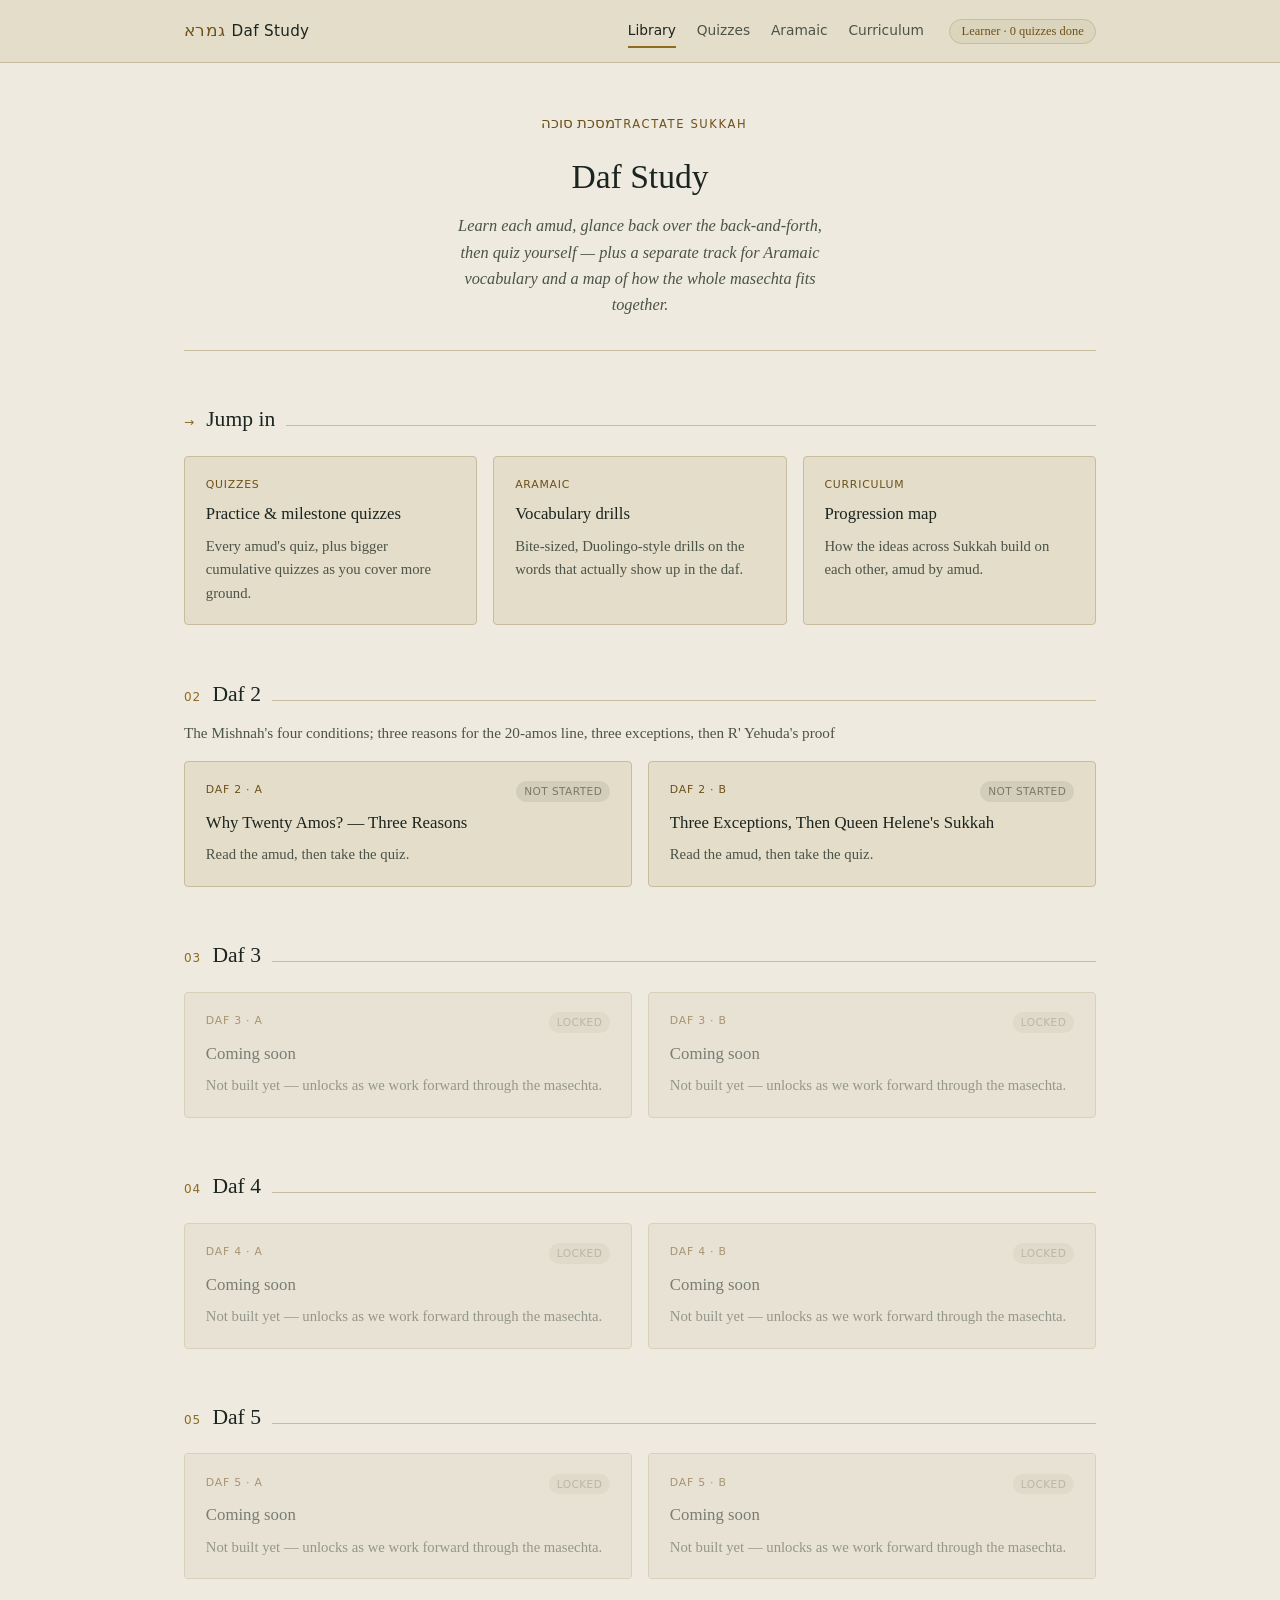
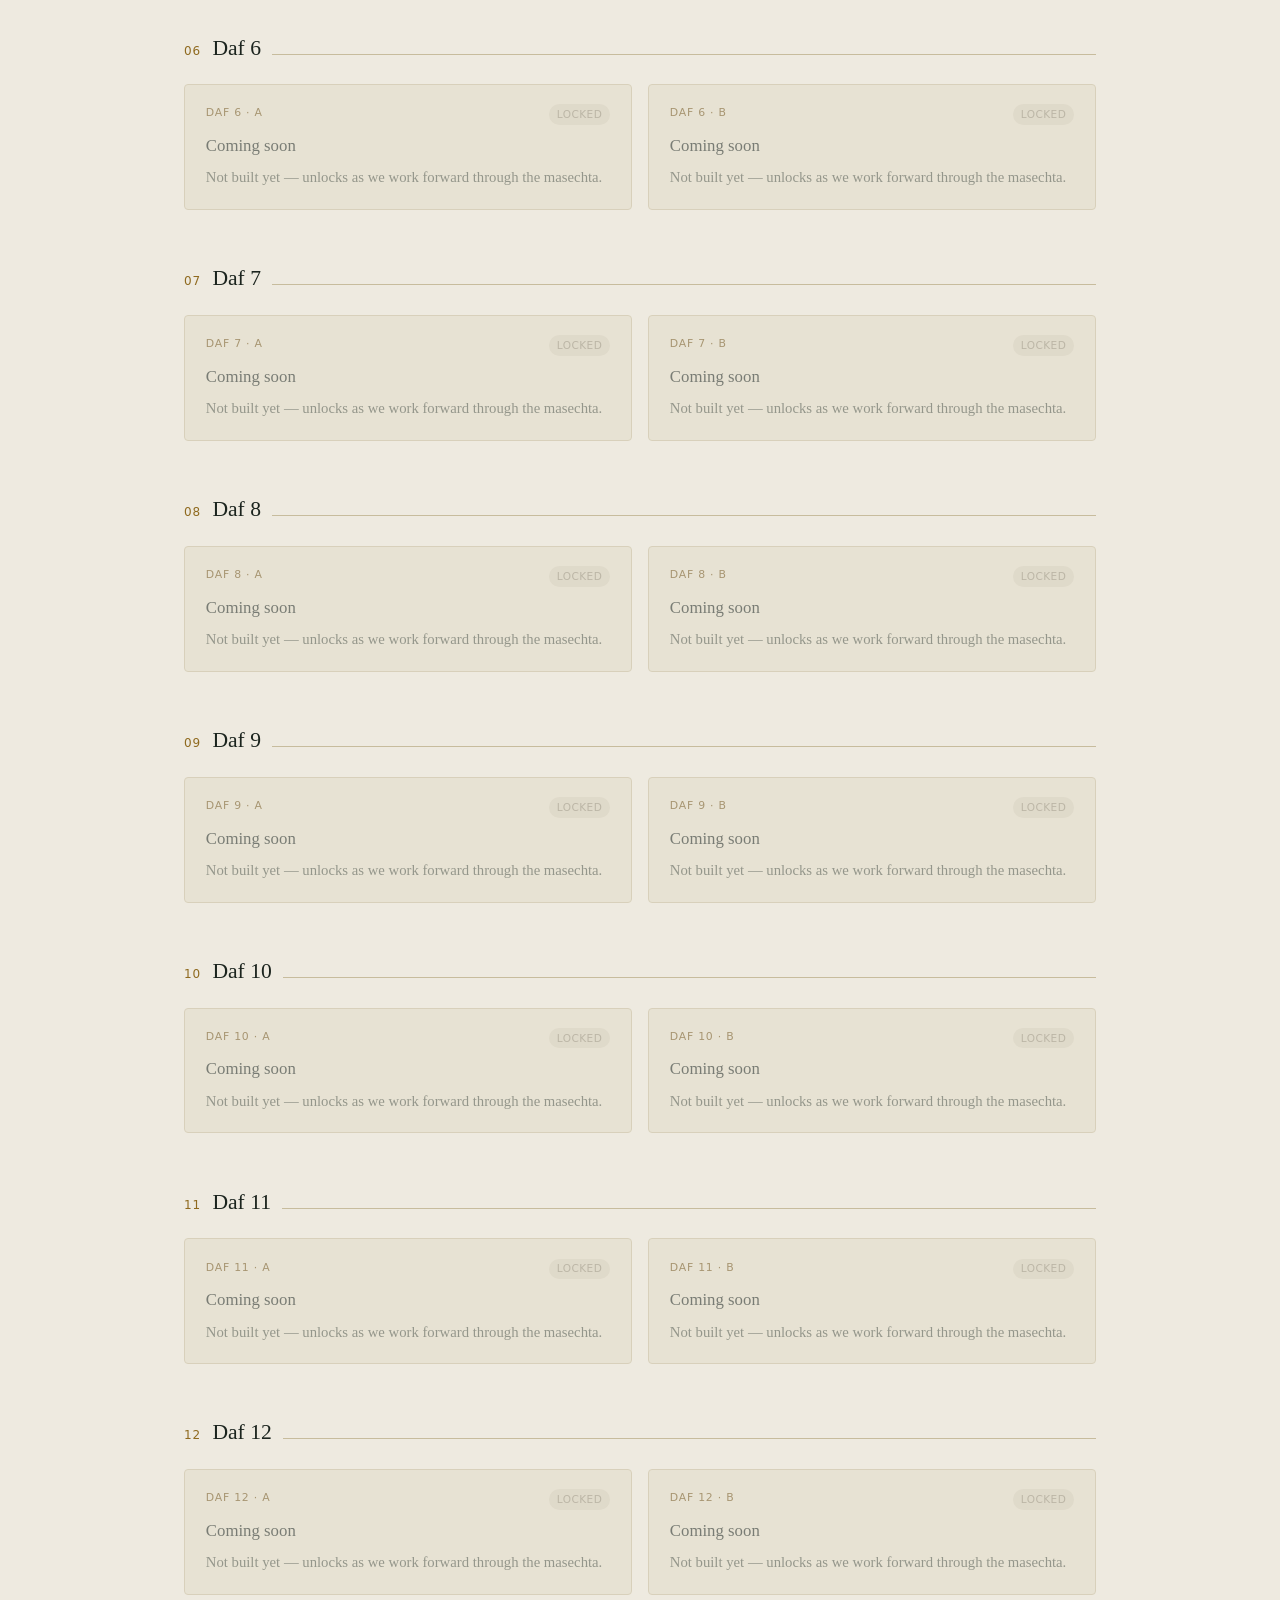
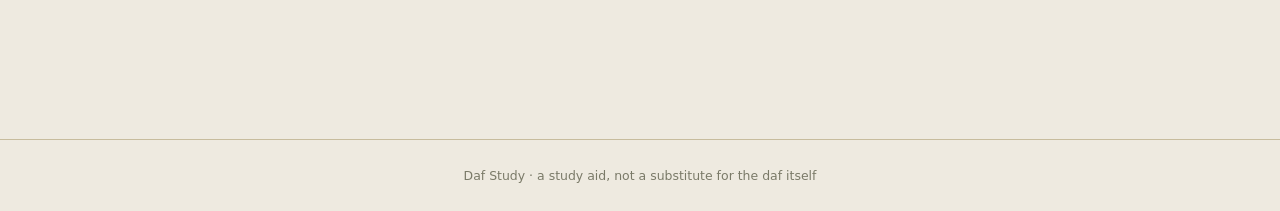
==== index.html @ 8be39cbd "Initial build: Daf Study site for Tractate Sukkah, daf 2a-2b Static HTML/CSS/JS site (no build step)" ====
<!doctype html>
<html lang="en">
<head>
  <meta charset="utf-8" />
  <meta name="viewport" content="width=device-width, initial-scale=1" />
  <title>Daf Study — Tractate Sukkah</title>
  <link rel="icon" href="data:image/svg+xml,<svg xmlns=%22http://www.w3.org/2000/svg%22 font-size=%2290%22><text y=%22.9em%22>📜</text></svg>" />
  <link rel="stylesheet" href="assets/css/site.css" />
</head>
<body data-page="library">
  <div id="site-nav"></div>

  <div class="wrap wide">
    <header class="masthead">
      <div class="eyebrow"><he>מסכת סוכה</he>TRACTATE SUKKAH</div>
      <h1>Daf Study</h1>
      <p class="subtitle">Learn each amud, glance back over the back-and-forth, then quiz yourself — plus a separate track for Aramaic vocabulary and a map of how the whole masechta fits together.</p>
    </header>

    <section>
      <div class="section-head"><span class="section-num">→</span><h2>Jump in</h2><div class="section-dash"></div></div>
      <div class="card-grid">
        <a class="card" href="quizzes.html">
          <div class="card-eyebrow">Quizzes</div>
          <h3>Practice &amp; milestone quizzes</h3>
          <p>Every amud's quiz, plus bigger cumulative quizzes as you cover more ground.</p>
        </a>
        <a class="card" href="aramaic.html">
          <div class="card-eyebrow">Aramaic</div>
          <h3>Vocabulary drills</h3>
          <p>Bite-sized, Duolingo-style drills on the words that actually show up in the daf.</p>
        </a>
        <a class="card" href="curriculum.html">
          <div class="card-eyebrow">Curriculum</div>
          <h3>Progression map</h3>
          <p>How the ideas across Sukkah build on each other, amud by amud.</p>
        </a>
      </div>
    </section>

    <div id="library-root"></div>
  </div>

  <div id="site-footer"></div>

  <script type="module" src="assets/js/nav.js"></script>
  <script type="module">
    import { mountLibrary } from "./assets/js/render-library.js";
    mountLibrary();
  </script>
</body>
</html>
---- assets/css/site.css ----
/* ===========================================================
   Daf Study — shared design system
   Palette grounded in a Vilna-Shas volume: bottle green cloth,
   brass-stamped lettering, bone paper.
   =========================================================== */

:root {
  --bg: #eeeae0;
  --surface: #e3ddc9;
  --surface-2: #dcd5bd;
  --surface-3: #d4cbaf;
  --ink: #1b241e;
  --ink-soft: #4c5347;
  --ink-faint: #7a7a68;
  --accent: #234634;
  --accent-ink: #f2ede0;
  --accent-soft: #cfe0d3;
  --gold: #8f6a1f;
  --gold-strong: #6e5119;
  --line: #c7bc9d;
  --line-soft: #d9d1b8;

  --good: #2b5d3a;
  --bad: #7a3226;
  --warn: #8f6a1f;
  --locked: #948d78;

  --radius: 4px;
  --serif: Georgia, "Iowan Old Style", "Palatino Linotype", "Book Antiqua", serif;
  --hebrew: "David Libre", David, "Times New Roman", "Segoe UI Historic", serif;
  --sans: -apple-system, "Segoe UI", system-ui, sans-serif;
  --max: 760px;
  --wide: 960px;
}

@media (prefers-color-scheme: dark) {
  :root {
    --bg: #10140f;
    --surface: #1a2118;
    --surface-2: #212a1d;
    --surface-3: #283323;
    --ink: #eae4d3;
    --ink-soft: #b7b09a;
    --ink-faint: #83806d;
    --accent: #7fb896;
    --accent-ink: #10140f;
    --accent-soft: #223229;
    --gold: #cfa544;
    --gold-strong: #e2bb5c;
    --line: #333a2b;
    --line-soft: #262d20;
    --good: #6fae82;
    --bad: #c67b6a;
    --warn: #cfa544;
    --locked: #5c5c4e;
  }
}
:root[data-theme="dark"] {
  --bg: #10140f; --surface: #1a2118; --surface-2: #212a1d; --surface-3: #283323;
  --ink: #eae4d3; --ink-soft: #b7b09a; --ink-faint: #83806d;
  --accent: #7fb896; --accent-ink: #10140f; --accent-soft: #223229;
  --gold: #cfa544; --gold-strong: #e2bb5c;
  --line: #333a2b; --line-soft: #262d20;
  --good: #6fae82; --bad: #c67b6a; --warn: #cfa544; --locked: #5c5c4e;
}
:root[data-theme="light"] {
  --bg: #eeeae0; --surface: #e3ddc9; --surface-2: #dcd5bd; --surface-3: #d4cbaf;
  --ink: #1b241e; --ink-soft: #4c5347; --ink-faint: #7a7a68;
  --accent: #234634; --accent-ink: #f2ede0; --accent-soft: #cfe0d3;
  --gold: #8f6a1f; --gold-strong: #6e5119;
  --line: #c7bc9d; --line-soft: #d9d1b8;
  --good: #2b5d3a; --bad: #7a3226; --warn: #8f6a1f; --locked: #948d78;
}

* { box-sizing: border-box; }
html, body { height: 100%; }
body {
  margin: 0;
  background: var(--bg);
  color: var(--ink);
  font-family: var(--serif);
  line-height: 1.6;
  -webkit-font-smoothing: antialiased;
}
a { color: var(--accent); }
:root[data-theme="dark"] a, @media (prefers-color-scheme: dark) { a { color: var(--accent); } }
h1, h2, h3 { text-wrap: balance; font-weight: 400; }
he, .he { font-family: var(--hebrew); direction: rtl; unicode-bidi: isolate; }
button { font-family: var(--sans); }
:focus-visible { outline: 2px solid var(--gold); outline-offset: 2px; }

.wrap { max-width: var(--max); margin: 0 auto; padding: 0 1.5rem 5rem; }
.wrap.wide { max-width: var(--wide); }

/* ---------------- Site nav ---------------- */
.site-nav {
  border-bottom: 1px solid var(--line);
  background: var(--surface);
}
.site-nav .inner {
  max-width: var(--wide);
  margin: 0 auto;
  padding: 0.9rem 1.5rem;
  display: flex;
  align-items: center;
  gap: 1.6rem;
}
.site-nav .brand {
  font-family: var(--sans);
  font-size: 0.95rem;
  letter-spacing: 0.02em;
  color: var(--ink);
  text-decoration: none;
  display: flex;
  align-items: baseline;
  gap: 0.4rem;
  margin-inline-end: auto;
}
.site-nav .brand he { font-size: 1.05rem; color: var(--gold-strong); }
.site-nav .links { display: flex; gap: 1.3rem; font-family: var(--sans); font-size: 0.86rem; }
.site-nav .links a {
  color: var(--ink-soft);
  text-decoration: none;
  padding: 0.3rem 0;
  border-bottom: 2px solid transparent;
}
.site-nav .links a:hover { color: var(--ink); }
.site-nav .links a.active { color: var(--ink); border-bottom-color: var(--gold); }
.site-nav .streak {
  font-family: var(--sans);
  font-size: 0.78rem;
  color: var(--gold-strong);
  background: var(--surface-2);
  border: 1px solid var(--line);
  border-radius: 20px;
  padding: 0.25rem 0.7rem;
  white-space: nowrap;
}
@media (max-width: 640px) {
  .site-nav .inner { flex-wrap: wrap; gap: 0.8rem; }
  .site-nav .links { gap: 0.9rem; font-size: 0.8rem; }
}

/* ---------------- Page header ---------------- */
header.masthead {
  text-align: center;
  padding: 3rem 1.5rem 2rem;
  border-bottom: 1px solid var(--line);
  margin-bottom: 2.6rem;
}
.eyebrow {
  font-family: var(--sans);
  font-size: 0.72rem;
  letter-spacing: 0.14em;
  text-transform: uppercase;
  color: var(--gold-strong);
  margin-bottom: 0.9rem;
}
.eyebrow he { font-family: var(--hebrew); letter-spacing: 0; font-size: 0.95rem; margin-inline-end: 0.5rem; }
header.masthead h1 { font-size: 2.1rem; margin: 0 0 0.6rem; }
header.masthead .subtitle { color: var(--ink-soft); font-size: 1.02rem; font-style: italic; max-width: 46ch; margin: 0 auto; }

.note {
  font-family: var(--sans);
  font-size: 0.82rem;
  color: var(--ink-faint);
  background: var(--surface);
  border: 1px solid var(--line-soft);
  border-radius: var(--radius);
  padding: 0.85rem 1.1rem;
  margin: 1.6rem auto 0;
  max-width: 56ch;
  text-align: start;
}
.note b { color: var(--ink-soft); }

/* ---------------- Section scaffolding ---------------- */
section { margin-top: 3.2rem; }
.section-head { display: flex; align-items: baseline; gap: 0.7rem; margin-bottom: 1.2rem; }
.section-num { font-family: var(--sans); font-size: 0.75rem; color: var(--gold); letter-spacing: 0.08em; }
h2 { font-size: 1.35rem; margin: 0; }
.section-dash { flex: 1; height: 1px; background: var(--line); }

/* ---------------- Cards / library ---------------- */
.card-grid { display: grid; grid-template-columns: repeat(auto-fit, minmax(230px, 1fr)); gap: 1rem; }
.card {
  background: var(--surface);
  border: 1px solid var(--line);
  border-radius: var(--radius);
  padding: 1.2rem 1.3rem;
  text-decoration: none;
  color: var(--ink);
  display: block;
  transition: border-color 0.15s ease;
}
.card:hover { border-color: var(--gold); }
.card.locked { opacity: 0.55; pointer-events: none; }
.card .card-eyebrow {
  font-family: var(--sans); font-size: 0.68rem; letter-spacing: 0.07em; text-transform: uppercase;
  color: var(--gold-strong); display: flex; justify-content: space-between; margin-bottom: 0.5rem;
}
.card h3 { font-size: 1.05rem; margin: 0 0 0.4rem; }
.card p { margin: 0; color: var(--ink-soft); font-size: 0.92rem; }
.badge {
  font-family: var(--sans); font-size: 0.66rem; letter-spacing: 0.04em;
  padding: 0.12rem 0.5rem; border-radius: 20px;
}
.badge-done { background: color-mix(in srgb, var(--good) 18%, transparent); color: var(--good); }
.badge-todo { background: color-mix(in srgb, var(--ink-faint) 16%, transparent); color: var(--ink-faint); }
.badge-locked { background: color-mix(in srgb, var(--locked) 20%, transparent); color: var(--locked); }
.progress-bar { height: 5px; border-radius: 3px; background: var(--surface-3); margin-top: 0.7rem; overflow: hidden; }
.progress-bar > span { display: block; height: 100%; background: var(--gold); }

/* ---------------- Buttons ---------------- */
.btn {
  font-family: var(--sans);
  font-size: 0.86rem;
  border: 1px solid var(--line);
  background: var(--surface);
  color: var(--ink);
  padding: 0.55rem 1.1rem;
  border-radius: var(--radius);
  cursor: pointer;
  text-decoration: none;
  display: inline-flex;
  align-items: center;
  gap: 0.4rem;
}
.btn:hover { border-color: var(--gold); }
.btn-primary { background: var(--accent); color: var(--accent-ink); border-color: var(--accent); }
.btn-primary:hover { opacity: 0.92; border-color: var(--accent); }
.btn-ghost { background: transparent; border-color: transparent; color: var(--ink-faint); }
.btn-ghost:hover { color: var(--ink); }
.btn:disabled { opacity: 0.45; cursor: not-allowed; }
.btn-row { display: flex; gap: 0.6rem; flex-wrap: wrap; align-items: center; }

/* ---------------- On-page breakdown / TOC ---------------- */
.breakdown {
  background: var(--surface);
  border: 1px solid var(--line);
  border-radius: var(--radius);
  padding: 1.1rem 1.4rem;
  margin-bottom: 3rem;
}
.breakdown-label {
  font-family: var(--sans);
  font-size: 0.7rem;
  letter-spacing: 0.08em;
  text-transform: uppercase;
  color: var(--gold-strong);
  margin-bottom: 0.7rem;
}
.breakdown-list {
  list-style: none;
  margin: 0;
  padding: 0;
  display: flex;
  flex-wrap: wrap;
  gap: 0.4rem 1.6rem;
}
.breakdown-list li { display: contents; }
.breakdown-list a {
  font-family: var(--sans);
  font-size: 0.9rem;
  color: var(--ink-soft);
  text-decoration: none;
  display: inline-flex;
  align-items: baseline;
  gap: 0.45rem;
}
.breakdown-list a:hover { color: var(--ink); text-decoration: underline; }
.breakdown-list a .section-num { color: var(--gold); font-size: 0.72rem; }

/* ---------------- Mishnah / text block ---------------- */
.mishnah-block {
  background: var(--surface);
  border: 1px solid var(--line);
  border-inline-start: 3px solid var(--accent);
  border-radius: var(--radius);
  padding: 1.5rem 1.7rem;
}
.mishnah-block .he-line { font-size: 1.15rem; line-height: 2.05; text-align: right; }
.mishnah-block .gloss { margin-top: 1rem; padding-top: 1rem; border-top: 1px dashed var(--line); color: var(--ink-soft); font-size: 0.95rem; }
.clause-tag {
  display: inline-block; font-family: var(--sans); font-size: 0.68rem; letter-spacing: 0.06em; text-transform: uppercase;
  padding: 0.12rem 0.5rem; border-radius: 2px; margin-inline-end: 0.4rem;
}
.tag-invalid { background: color-mix(in srgb, var(--bad) 18%, transparent); color: var(--bad); }
.tag-machloket { background: color-mix(in srgb, var(--warn) 18%, transparent); color: var(--warn); }

/* ---------------- Diagram ---------------- */
figure { margin: 0; }
.diagram-wrap { overflow-x: auto; background: var(--surface); border: 1px solid var(--line); border-radius: var(--radius); padding: 1.2rem; }
.diagram-wrap svg { display: block; margin: 0 auto; max-width: 100%; height: auto; }
figcaption { font-family: var(--sans); font-size: 0.82rem; color: var(--ink-faint); margin-top: 0.7rem; text-align: center; }
svg text { font-family: var(--sans); fill: var(--ink); }
svg .he-text { font-family: var(--hebrew); }

/* ---------------- Opinion cards ---------------- */
.opinions-grid { display: grid; grid-template-columns: repeat(auto-fit, minmax(220px, 1fr)); gap: 0.9rem; }
.opinion-card { background: var(--surface); border: 1px solid var(--line); border-radius: var(--radius); padding: 1.1rem 1.2rem; }
.opinion-card .who {
  font-family: var(--sans); font-size: 0.72rem; letter-spacing: 0.08em; text-transform: uppercase; color: var(--gold-strong);
  display: flex; justify-content: space-between; align-items: center; margin-bottom: 0.5rem;
}
.stance { font-size: 0.66rem; letter-spacing: 0.05em; padding: 0.1rem 0.45rem; border-radius: 2px; font-family: var(--sans); }
.stance-strict { background: color-mix(in srgb, var(--bad) 16%, transparent); color: var(--bad); }
.stance-lenient { background: color-mix(in srgb, var(--good) 16%, transparent); color: var(--good); }
.stance-svara { background: color-mix(in srgb, var(--warn) 16%, transparent); color: var(--warn); }
.opinion-card p { margin: 0 0 0.5rem; font-size: 0.97rem; }
.opinion-card .basis { font-size: 0.86rem; color: var(--ink-soft); font-style: italic; margin: 0; }

/* ---------------- Dialectic script ---------------- */
.script { border-top: 1px solid var(--line); }
.turn { display: grid; grid-template-columns: 128px 1fr; gap: 1.1rem; padding: 1.05rem 0; border-bottom: 1px solid var(--line-soft); align-items: start; }
.turn .speaker { font-family: var(--sans); font-size: 0.7rem; letter-spacing: 0.06em; text-transform: uppercase; color: var(--gold-strong); padding-top: 0.15rem; }
.turn .speaker small { display: block; font-family: var(--hebrew); direction: rtl; text-transform: none; letter-spacing: 0; color: var(--ink-faint); font-size: 0.88rem; margin-top: 0.15rem; }
.turn.emphasis { background: color-mix(in srgb, var(--accent) 7%, transparent); border-inline-start: 3px solid var(--accent); padding-inline-start: 0.9rem; margin-inline-start: -0.9rem; }
.turn .content p { margin: 0 0 0.5rem; }
.turn .content p:last-child { margin-bottom: 0; }
.quote { font-family: var(--hebrew); direction: rtl; display: block; font-size: 1.05rem; margin-bottom: 0.35rem; }
.gloss-text { color: var(--ink-soft); font-size: 0.95rem; }
@media (max-width: 520px) { .turn { grid-template-columns: 1fr; gap: 0.3rem; } }

/* ---------------- Review / reveal questions ---------------- */
.qlist { display: flex; flex-direction: column; gap: 0.6rem; }
details.q { background: var(--surface); border: 1px solid var(--line); border-radius: var(--radius); padding: 0.2rem 0; }
details.q summary { cursor: pointer; padding: 0.85rem 1.2rem; list-style: none; display: flex; gap: 0.8rem; align-items: baseline; font-size: 1rem; }
details.q summary::-webkit-details-marker { display: none; }
details.q summary .qnum { font-family: var(--sans); color: var(--gold); font-size: 0.85rem; flex-shrink: 0; }
details.q summary .qmark { margin-inline-start: auto; font-family: var(--sans); font-size: 0.75rem; color: var(--ink-faint); flex-shrink: 0; }
details.q[open] summary .qmark::after { content: "hide"; }
details.q:not([open]) summary .qmark::after { content: "show answer"; }
details.q .answer { padding: 0 1.2rem 1.1rem 2.7rem; color: var(--ink-soft); font-size: 0.96rem; border-top: 1px dashed var(--line); margin-top: 0.2rem; padding-top: 0.8rem; }

/* ---------------- Quiz engine ---------------- */
.quiz-shell { background: var(--surface); border: 1px solid var(--line); border-radius: var(--radius); padding: 1.6rem 1.7rem; }
.quiz-progress { display: flex; align-items: center; gap: 0.8rem; font-family: var(--sans); font-size: 0.78rem; color: var(--ink-faint); margin-bottom: 1.4rem; }
.quiz-progress .bar { flex: 1; height: 6px; border-radius: 3px; background: var(--surface-3); overflow: hidden; }
.quiz-progress .bar > span { display: block; height: 100%; background: var(--gold); transition: width 0.25s ease; }
.quiz-q { font-size: 1.15rem; margin: 0 0 1.3rem; text-wrap: balance; }
.quiz-options { display: flex; flex-direction: column; gap: 0.6rem; margin-bottom: 1.2rem; }
.quiz-opt {
  text-align: start; font-family: var(--serif); font-size: 1rem;
  background: var(--bg); border: 1px solid var(--line); border-radius: var(--radius);
  padding: 0.75rem 1rem; cursor: pointer; color: var(--ink);
}
.quiz-opt:hover:not(:disabled) { border-color: var(--gold); }
.quiz-opt.correct { border-color: var(--good); background: color-mix(in srgb, var(--good) 14%, var(--bg)); }
.quiz-opt.incorrect { border-color: var(--bad); background: color-mix(in srgb, var(--bad) 12%, var(--bg)); }
.quiz-opt.reveal-correct { border-color: var(--good); box-shadow: inset 0 0 0 1px var(--good); }
.quiz-opt:disabled { cursor: default; }
.quiz-explain { font-family: var(--sans); font-size: 0.9rem; color: var(--ink-soft); background: var(--bg); border: 1px dashed var(--line); border-radius: var(--radius); padding: 0.8rem 1rem; margin-bottom: 1.2rem; }
.quiz-result { text-align: center; padding: 2rem 1rem; }
.quiz-result .score-num { font-size: 3rem; color: var(--gold-strong); font-family: var(--serif); }
.quiz-result .score-sub { color: var(--ink-soft); font-family: var(--sans); font-size: 0.9rem; margin-top: 0.3rem; }
.score-tally { display: flex; justify-content: center; gap: 1.6rem; margin: 1.4rem 0; font-family: var(--sans); font-size: 0.85rem; }
.score-tally b { display: block; font-size: 1.3rem; font-family: var(--serif); color: var(--ink); }

/* ---------------- Aramaic drill (Duolingo-ish) ---------------- */
.drill-shell { background: var(--surface); border: 1px solid var(--line); border-radius: var(--radius); padding: 2rem 1.7rem; text-align: center; }
.drill-word { font-family: var(--hebrew); direction: rtl; font-size: 2.4rem; margin-bottom: 0.4rem; }
.drill-hint { font-family: var(--sans); font-size: 0.8rem; color: var(--ink-faint); letter-spacing: 0.04em; text-transform: uppercase; margin-bottom: 1.6rem; }
.drill-options { display: grid; grid-template-columns: 1fr 1fr; gap: 0.7rem; max-width: 480px; margin: 0 auto; }
@media (max-width: 480px) { .drill-options { grid-template-columns: 1fr; } }
.streak-pill { display: inline-flex; align-items: center; gap: 0.4rem; font-family: var(--sans); font-size: 0.82rem; color: var(--gold-strong); background: var(--surface-2); border: 1px solid var(--line); border-radius: 20px; padding: 0.3rem 0.8rem; }

/* ---------------- Curriculum map ---------------- */
.map-track { display: flex; flex-direction: column; gap: 0; position: relative; padding-inline-start: 2.2rem; }
.map-track::before { content: ""; position: absolute; left: 0.55rem; top: 0.5rem; bottom: 0.5rem; width: 2px; background: var(--line); }
.map-node { position: relative; padding: 1rem 0 1rem 1.4rem; }
.map-node::before {
  content: ""; position: absolute; left: -2.2rem; top: 1.35rem; width: 14px; height: 14px; border-radius: 50%;
  background: var(--surface); border: 2px solid var(--gold);
}
.map-node.locked::before { border-color: var(--locked); background: var(--surface); }
.map-node .m-eyebrow { font-family: var(--sans); font-size: 0.72rem; color: var(--gold-strong); letter-spacing: 0.06em; text-transform: uppercase; }
.map-node.locked .m-eyebrow { color: var(--locked); }
.map-node h3 { margin: 0.2rem 0 0.3rem; font-size: 1.05rem; }
.map-node p { margin: 0; color: var(--ink-soft); font-size: 0.92rem; }
.map-node.locked p, .map-node.locked h3 { color: var(--ink-faint); }

footer.site-footer {
  margin-top: 4rem; padding: 1.6rem 1.5rem; text-align: center;
  font-family: var(--sans); font-size: 0.78rem; color: var(--ink-faint);
  border-top: 1px solid var(--line);
}
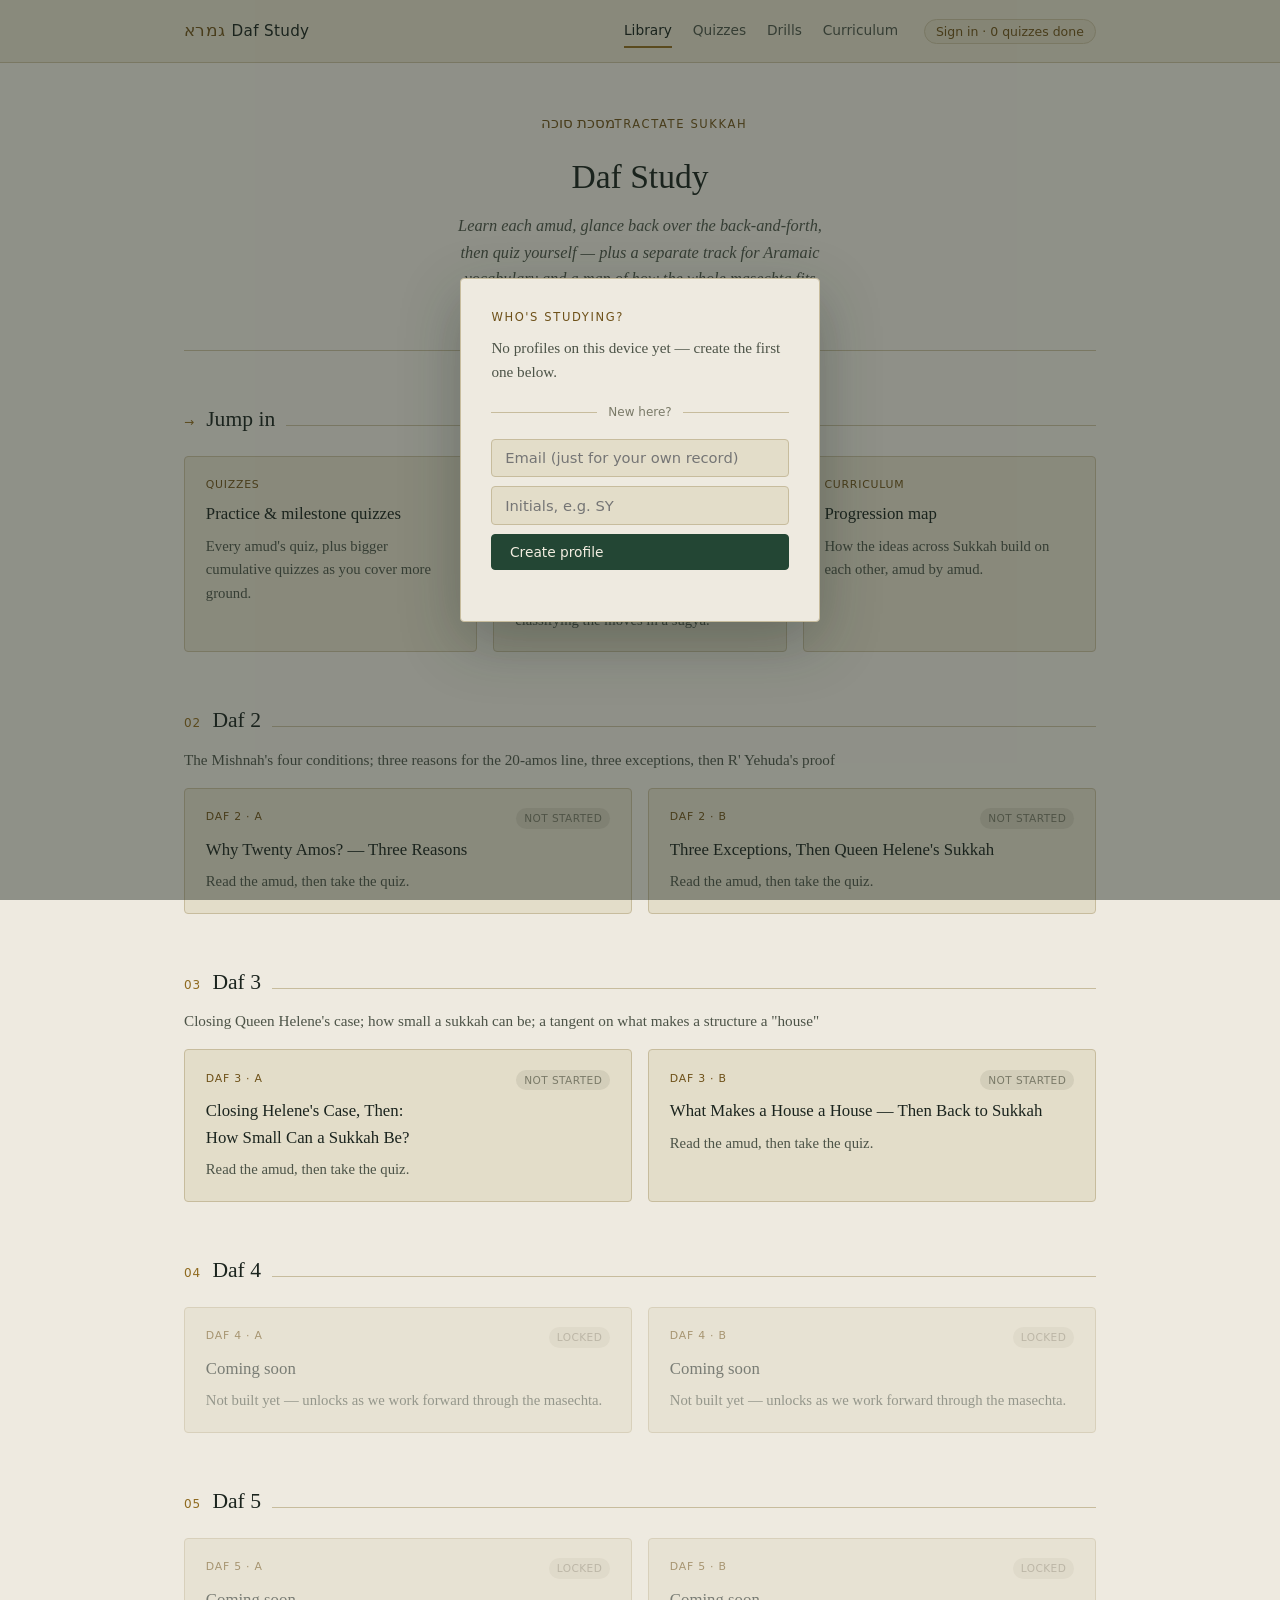
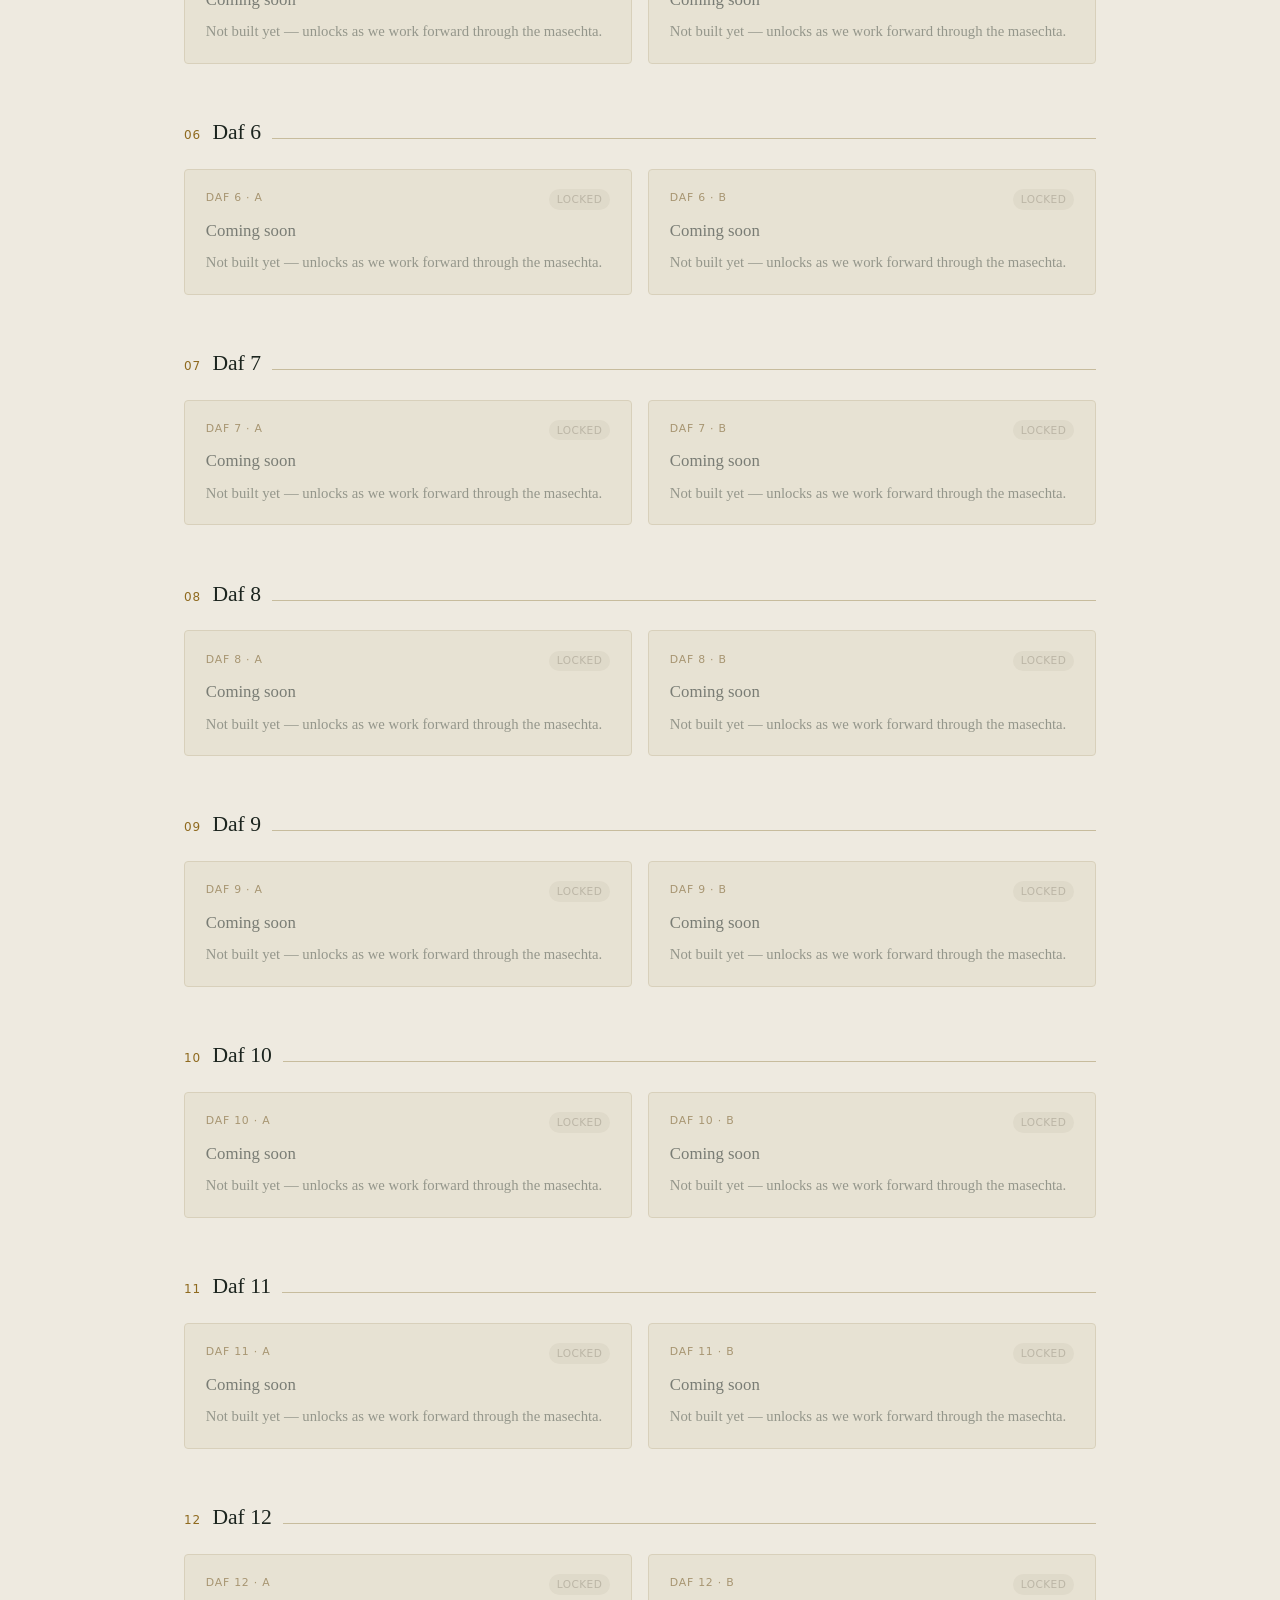
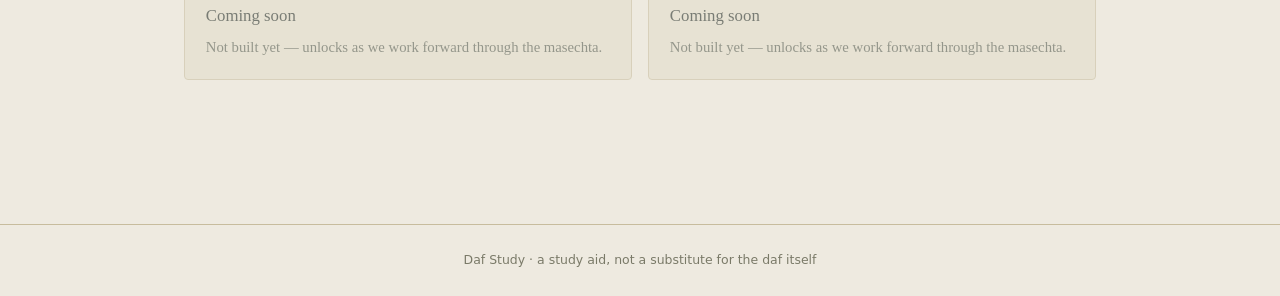
==== commit da93ebb2: "Expand the Duolingo idea: 105-word vocab, punctuation drill, move classifier Vocab bank grown from 2" ====
--- a/index.html
+++ b/index.html
@@ -25,10 +25,10 @@
           <h3>Practice &amp; milestone quizzes</h3>
           <p>Every amud's quiz, plus bigger cumulative quizzes as you cover more ground.</p>
         </a>
-        <a class="card" href="aramaic.html">
-          <div class="card-eyebrow">Aramaic</div>
-          <h3>Vocabulary drills</h3>
-          <p>Bite-sized, Duolingo-style drills on the words that actually show up in the daf.</p>
+        <a class="card" href="drills.html">
+          <div class="card-eyebrow">Drills</div>
+          <h3>Vocabulary, punctuation, argument structure</h3>
+          <p>Bite-sized, Duolingo-style practice — Aramaic words, sentence sense, and classifying the moves in a sugya.</p>
         </a>
         <a class="card" href="curriculum.html">
           <div class="card-eyebrow">Curriculum</div>
--- a/assets/css/site.css
+++ b/assets/css/site.css
@@ -141,6 +141,33 @@
   .site-nav .links { gap: 0.9rem; font-size: 0.8rem; }
 }
 
+/* ---------------- Sign-in modal (local profiles, no OAuth) ---------------- */
+.auth-overlay {
+  position: fixed; inset: 0; z-index: 999;
+  background: color-mix(in srgb, var(--ink) 45%, transparent);
+  display: flex; align-items: center; justify-content: center; padding: 1.5rem;
+}
+.auth-modal {
+  background: var(--bg); border: 1px solid var(--line); border-radius: var(--radius);
+  padding: 1.8rem 1.9rem; max-width: 360px; width: 100%;
+  box-shadow: 0 20px 60px color-mix(in srgb, var(--ink) 30%, transparent);
+}
+.auth-profiles { display: flex; flex-wrap: wrap; gap: 0.6rem; margin-bottom: 1.2rem; }
+.auth-profile-btn {
+  font-family: var(--sans); font-size: 0.95rem; font-weight: 600; letter-spacing: 0.03em;
+  padding: 0.6rem 1rem; border-radius: var(--radius); border: 1px solid var(--line);
+  background: var(--surface); color: var(--ink); cursor: pointer;
+}
+.auth-profile-btn:hover { border-color: var(--gold); color: var(--gold-strong); }
+.auth-divider { display: flex; align-items: center; gap: 0.7rem; margin: 1rem 0; font-family: var(--sans); font-size: 0.75rem; color: var(--ink-faint); }
+.auth-divider::before, .auth-divider::after { content: ""; flex: 1; height: 1px; background: var(--line); }
+.auth-new { display: flex; flex-direction: column; gap: 0.6rem; }
+.auth-new input {
+  font-family: var(--sans); font-size: 0.92rem; padding: 0.6rem 0.8rem;
+  border: 1px solid var(--line); border-radius: var(--radius); background: var(--surface); color: var(--ink);
+}
+.auth-error { color: var(--bad); font-family: var(--sans); font-size: 0.82rem; margin: 0; min-height: 1em; }
+
 /* ---------------- Page header ---------------- */
 header.masthead {
   text-align: center;
@@ -322,6 +349,31 @@
 .gloss-text { color: var(--ink-soft); font-size: 0.95rem; }
 @media (max-width: 520px) { .turn { grid-template-columns: 1fr; gap: 0.3rem; } }
 
+/* ---------------- Tosfos ---------------- */
+.tosfos-list { display: flex; flex-direction: column; gap: 0.7rem; }
+details.tosfos-card { background: var(--surface); border: 1px solid var(--line); border-radius: var(--radius); }
+details.tosfos-card summary {
+  cursor: pointer; list-style: none; padding: 1rem 1.3rem; display: flex; flex-direction: column; gap: 0.3rem;
+}
+details.tosfos-card summary::-webkit-details-marker { display: none; }
+.tosfos-head-row { display: flex; align-items: baseline; gap: 0.7rem; flex-wrap: wrap; }
+.tosfos-dh { font-family: var(--hebrew); direction: rtl; font-size: 1.05rem; }
+.tosfos-dh-en { font-family: var(--sans); font-size: 0.78rem; color: var(--gold-strong); text-transform: uppercase; letter-spacing: 0.04em; }
+.tosfos-summary { color: var(--ink-soft); font-size: 0.92rem; margin: 0; }
+.tosfos-toggle { margin-inline-start: auto; font-family: var(--sans); font-size: 0.75rem; color: var(--ink-faint); }
+details.tosfos-card[open] .tosfos-toggle::after { content: "hide"; }
+details.tosfos-card:not([open]) .tosfos-toggle::after { content: "show points"; }
+.tosfos-points { padding: 0 1.3rem 1.2rem; border-top: 1px dashed var(--line); margin-top: 0.2rem; }
+.tosfos-point { padding: 0.8rem 0; border-bottom: 1px solid var(--line-soft); border-inline-start: 3px solid var(--line); padding-inline-start: 0.8rem; margin-top: 0.8rem; }
+.tosfos-point:last-child { border-bottom: none; }
+.tosfos-point.sub { margin-inline-start: 1.4rem; opacity: 0.94; }
+.tosfos-point.type-question { border-inline-start-color: var(--warn); }
+.tosfos-point.type-answer { border-inline-start-color: var(--good); }
+.tosfos-point.type-note { border-inline-start-color: var(--ink-faint); }
+.tosfos-point-label { font-family: var(--sans); font-size: 0.72rem; text-transform: uppercase; letter-spacing: 0.05em; color: var(--gold-strong); display: block; margin-bottom: 0.35rem; }
+.tosfos-point .quote { font-size: 0.98rem; margin-bottom: 0.35rem; }
+.tosfos-point p.en { margin: 0; font-size: 0.94rem; color: var(--ink); }
+
 /* ---------------- Review / reveal questions ---------------- */
 .qlist { display: flex; flex-direction: column; gap: 0.6rem; }
 details.q { background: var(--surface); border: 1px solid var(--line); border-radius: var(--radius); padding: 0.2rem 0; }
@@ -357,6 +409,20 @@
 .score-tally { display: flex; justify-content: center; gap: 1.6rem; margin: 1.4rem 0; font-family: var(--sans); font-size: 0.85rem; }
 .score-tally b { display: block; font-size: 1.3rem; font-family: var(--serif); color: var(--ink); }
 
+/* ---------------- Study session (Havruta/Yachid) ---------------- */
+.study-topbar { display: flex; align-items: center; justify-content: space-between; gap: 1rem; flex-wrap: wrap; margin-bottom: 1.1rem; }
+.study-phase-pills { display: flex; flex-wrap: wrap; gap: 0.4rem; }
+.study-pill {
+  font-family: var(--sans); font-size: 0.74rem; padding: 0.25rem 0.65rem; border-radius: 20px;
+  background: var(--surface-2); color: var(--ink-faint); border: 1px solid var(--line);
+}
+.study-pill.active { background: var(--accent); color: var(--accent-ink); border-color: var(--accent); }
+.study-pill.done { color: var(--good); border-color: var(--good); }
+.study-method { background: var(--surface-2); border: 1px dashed var(--line); border-radius: var(--radius); padding: 0.9rem 1.1rem; margin-bottom: 1.3rem; }
+.study-method-name { font-family: var(--sans); font-size: 0.85rem; font-weight: 600; color: var(--gold-strong); }
+.role-badge { font-family: var(--sans); font-size: 0.82rem; color: var(--ink-soft); margin-top: 0.5rem; }
+.study-shell { max-width: none; }
+
 /* ---------------- Aramaic drill (Duolingo-ish) ---------------- */
 .drill-shell { background: var(--surface); border: 1px solid var(--line); border-radius: var(--radius); padding: 2rem 1.7rem; text-align: center; }
 .drill-word { font-family: var(--hebrew); direction: rtl; font-size: 2.4rem; margin-bottom: 0.4rem; }
@@ -365,6 +431,22 @@
 @media (max-width: 480px) { .drill-options { grid-template-columns: 1fr; } }
 .streak-pill { display: inline-flex; align-items: center; gap: 0.4rem; font-family: var(--sans); font-size: 0.82rem; color: var(--gold-strong); background: var(--surface-2); border: 1px solid var(--line); border-radius: 20px; padding: 0.3rem 0.8rem; }
 
+/* ---------------- Punctuation drill ---------------- */
+.punct-sentence { font-size: 1.2rem; line-height: 2; }
+.punct-blank {
+  display: inline-block; min-width: 1.8rem; margin: 0 0.15rem; padding: 0.05rem 0.5rem;
+  font-family: var(--sans); font-size: 1.1rem; font-weight: 700; color: var(--gold-strong);
+  background: var(--bg); border: 1px dashed var(--gold); border-radius: 3px; cursor: pointer;
+}
+.punct-blank:disabled { cursor: default; }
+.punct-blank.punct-correct { border-style: solid; border-color: var(--good); color: var(--good); background: color-mix(in srgb, var(--good) 12%, var(--bg)); }
+.punct-blank.punct-incorrect { border-style: solid; border-color: var(--bad); color: var(--bad); background: color-mix(in srgb, var(--bad) 12%, var(--bg)); }
+.punct-mark-btn { min-width: 3rem; font-size: 1.2rem; font-weight: 700; }
+.vocab-stats-row { display: flex; justify-content: center; gap: 2rem; margin-top: 1.2rem; font-family: var(--sans); }
+.vocab-stats-row > div { text-align: center; }
+.vocab-stats-row b { display: block; font-size: 1.3rem; font-family: var(--serif); color: var(--ink); }
+.vocab-stats-row span { font-size: 0.76rem; color: var(--ink-faint); }
+
 /* ---------------- Curriculum map ---------------- */
 .map-track { display: flex; flex-direction: column; gap: 0; position: relative; padding-inline-start: 2.2rem; }
 .map-track::before { content: ""; position: absolute; left: 0.55rem; top: 0.5rem; bottom: 0.5rem; width: 2px; background: var(--line); }
